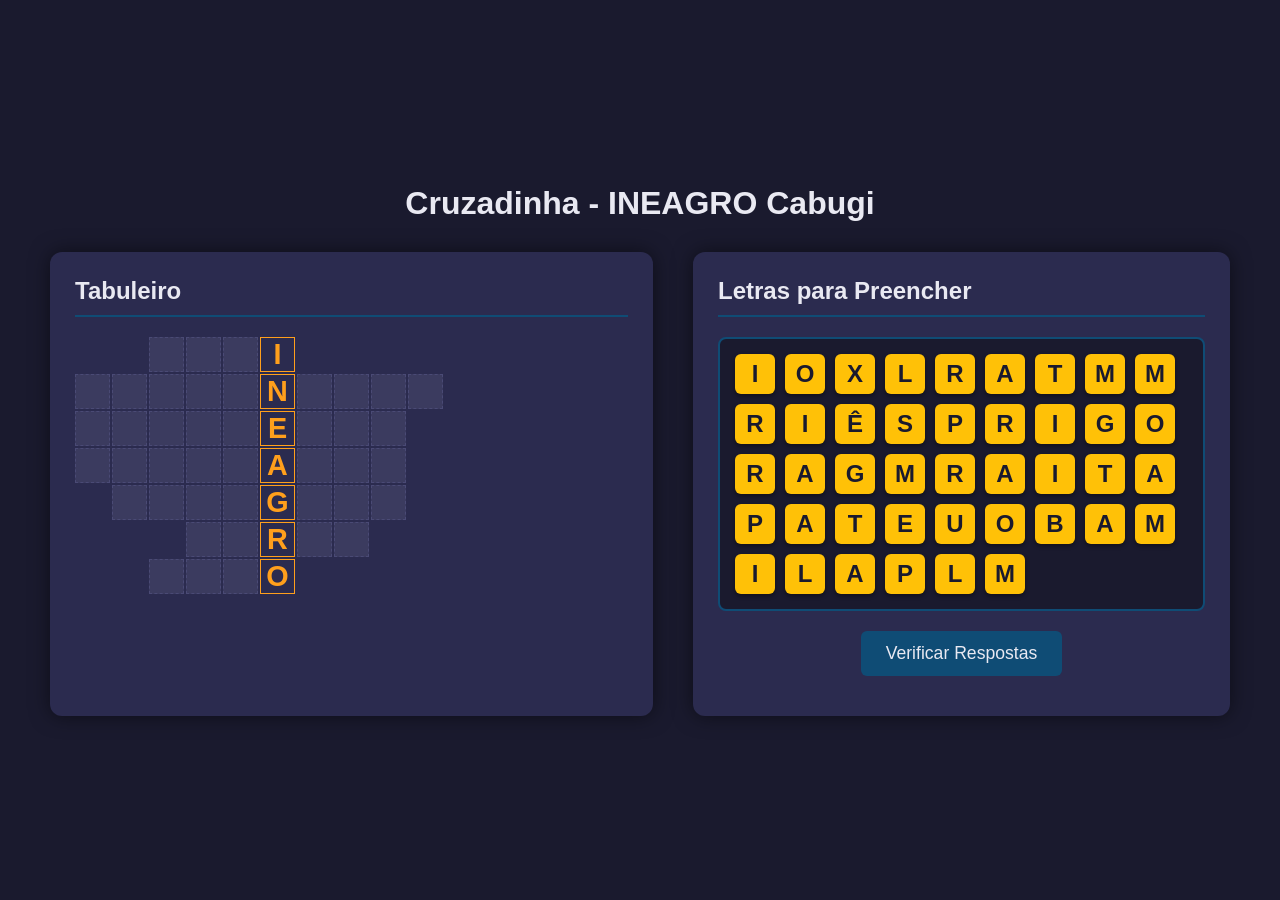
==== index.html @ 8038c7f5 "Primeiro Commit - Coódigo desenvolvido por Ywry Scheller" ====
<!DOCTYPE html>
<html lang="pt-BR">
<head>
    <meta charset="UTF-8">
    <meta name="viewport" content="width=device-width, initial-scale=1.0">
    <title>Acróstico - UFERSA</title>
    <link rel="icon" type="image/x-icon" href="assets/icon.ico">
    <link rel="stylesheet" href="style.css">
</head>
<body>
    <div class="main-layout">
        <header>
            <h1>Cruzadinha - INEAGRO Cabugi</h1>
        </header>

        <main class="game-area">
            <section class="acrostic-section">
                <h2>Tabuleiro</h2>
                <div id="acrostic-grid">
                    </div>
            </section>

            <section class="letters-section">
                <h2>Letras para Preencher</h2>
                <div id="letter-box">
                    </div>
                <div class="controls">
                    <button onclick="checkAnswers()">Verificar Respostas</button>
                    <p id="feedback"></p>
                </div>
            </section>
        </main>
    </div>

    <script src="script.js"></script>
</body>
</html>
---- style.css ----
/* Paleta Dark Mode */
:root {
    --bg-color: #1a1a2e; 
    --text-color: #e9e9f2; 
    --primary-color: #0f4c75; 
    --accent-color: #ff9f1c; 
    --tile-color: #2b2b4f; 
    --cell-empty-color: #3b3b5f; 
    --cell-border: #4a4a75;
    --letter-tile-bg: #ffc107; 
    --correct-color: #38a3a5; 
    --error-color: #d90429; 
}

/* Reset Básico para garantir consistência e tamanho exato */
* {
    margin: 0;
    padding: 0;
    box-sizing: border-box; 
}

body {
    font-family: 'Segoe UI', Tahoma, Geneva, Verdana, sans-serif;
    background-color: var(--bg-color);
    color: var(--text-color);
    display: flex;
    justify-content: center;
    align-items: center;
    min-height: 100vh;
}

/* Otimização para Tablet */
.main-layout {
    width: 95%;
    max-width: 1200px; 
    padding: 10px;
}

header h1 {
    text-align: center;
    color: var(--text-color);
    margin-bottom: 30px;
}

.game-area {
    display: flex;
    gap: 40px;
    flex-direction: row; 
}

/* Estilo das Seções */
.acrostic-section, .letters-section {
    flex: 1;
    background: var(--tile-color);
    padding: 25px;
    border-radius: 12px;
    box-shadow: 0 0 20px rgba(0, 0, 0, 0.5);
}
.acrostic-section h2, .letters-section h2 {
    border-bottom: 2px solid var(--primary-color);
    padding-bottom: 10px;
    margin-bottom: 20px;
}

#acrostic-grid {
    display: grid;
    /* Define 15 colunas, cada uma com 35px */
    grid-template-columns: repeat(15, 35px); 
    /* Colocamos o espaçamento no GAP, não na margem do item */
    gap: 2px; 
    margin-bottom: 20px;
}

/* Elementos individuais do Grid */
.cell, .acrostic-letter {
    width: 35px; 
    height: 35px;
    display: flex;
    justify-content: center;
    align-items: center;
    font-size: 1.4em;
    font-weight: bold;
    margin-right: 0; 
    grid-column: var(--start-col); 
    grid-row: var(--start-row);   
}

/* A Letra Vertical Fixa (o PIVOT) */
.acrostic-letter {
    color: var(--accent-color);
    font-size: 1.8em;
    border: 1px solid var(--accent-color); 
}

/* Célula Preenchível */
.cell.droppable {
    border: 1px dashed var(--cell-border);
    background-color: var(--cell-empty-color);
    color: var(--text-color);
    cursor: pointer;
}

/* Células VAZIAS/Invisíveis (Spacers) */
.cell.spacer {
    background-color: transparent; 
    border: none;                 
    pointer-events: none;         
}

.drag-over {
    background-color: var(--primary-color) !important;
}

#letter-box {
    display: flex;
    flex-wrap: wrap;
    gap: 10px;
    min-height: 200px;
    padding: 15px;
    border: 2px solid var(--primary-color);
    border-radius: 8px;
    background-color: #1a1a2e;
}

.letter-tile {
    width: 40px;
    height: 40px;
    background-color: var(--letter-tile-bg);
    color: var(--bg-color); 
    border-radius: 6px;
    display: flex;
    justify-content: center;
    align-items: center;
    cursor: grab;
    font-weight: bold;
    font-size: 1.5em;
    user-select: none;
    box-shadow: 0 2px 4px rgba(0, 0, 0, 0.4);
}

.hidden { visibility: hidden; }

.controls { margin-top: 20px; text-align: center; }

button {
    background-color: var(--primary-color);
    color: var(--text-color);
    padding: 12px 25px;
    border: none;
    border-radius: 6px;
    cursor: pointer;
    font-size: 1.1em;
    transition: background-color 0.2s;
}
button:hover { background-color: #0b3b5c; }

#feedback { margin-top: 15px; font-weight: bold; }
.correct { color: var(--correct-color); }
.incorrect { color: var(--error-color); }

body.hints-page {
    display: flex; 
    justify-content: center;
    align-items: flex-start;
    padding: 30px;
    min-height: 100vh;
    margin: 0 auto; 
    max-width: none;
}

.hints-container {
    width: 90%;
    max-width: 1200px;
    margin: 0;
}

.hints-container h1 {
    font-size: 2.2em;
    text-align: center;
    border-bottom: 2px solid var(--primary-color);
    padding-bottom: 15px;
    margin-bottom: 25px;
}

.question-list {
    list-style: none;
    padding: 0;
}

.question-item {
    background-color: var(--tile-color); 
    padding: 15px; 
    margin-bottom: 12px; 
    border-radius: 8px;
    box-shadow: 0 4px 6px rgba(0, 0, 0, 0.3); 
    display: flex;
    align-items: flex-start;
}

.letter {
    font-size: 2em;
    font-weight: bold;
    color: var(--accent-color);
    margin-right: 20px;
    padding-right: 20px;
    border-right: 2px solid var(--primary-color); 
    line-height: 1;
    min-width: 45px;
}

.hint-text {
    font-size: 1.3em;
    line-height: 1.4;
}
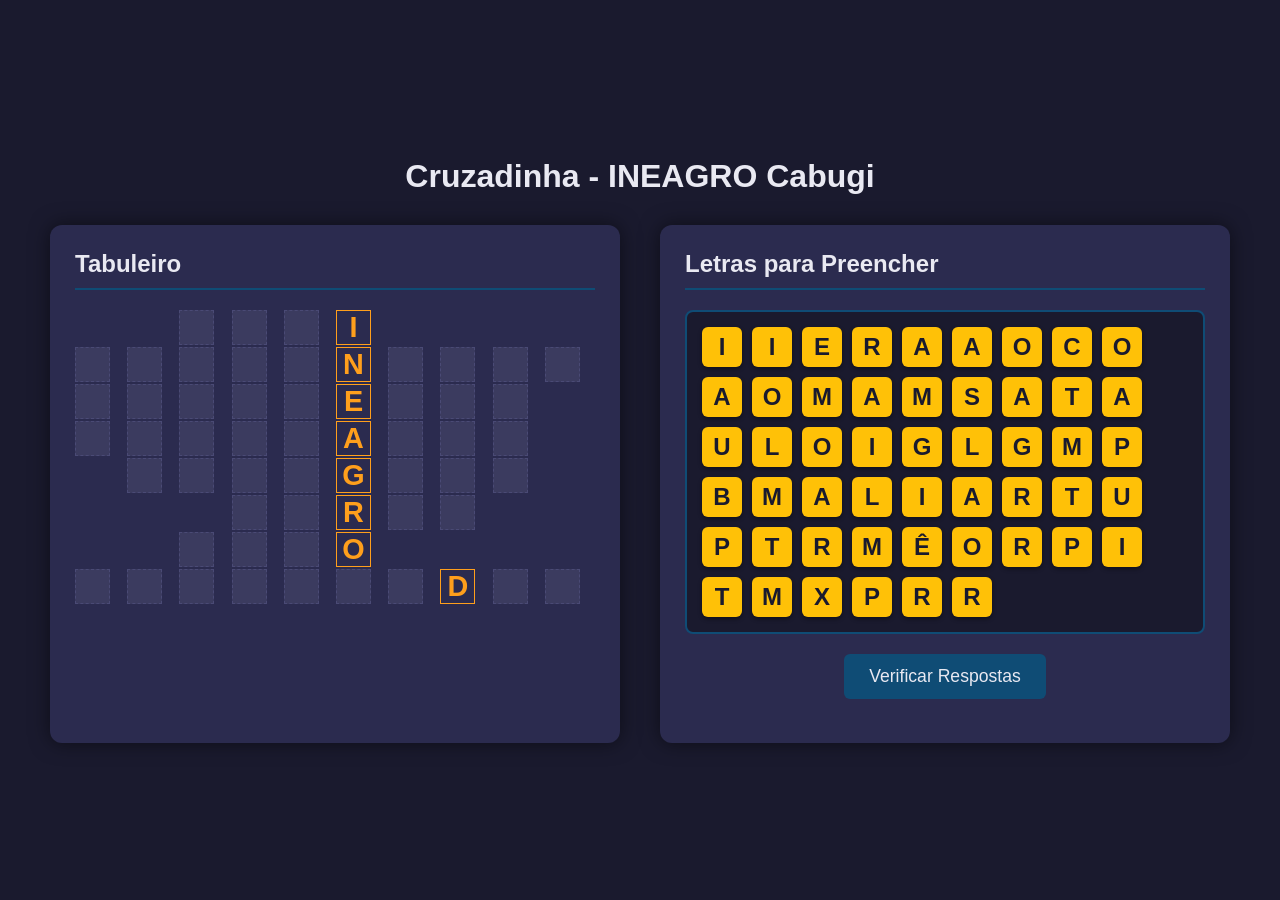
==== commit 2f30c308: "Refactor HTML structure and improve JavaScript functions for better readability and maintainability" ====
--- a/index.html
+++ b/index.html
@@ -1,37 +1,35 @@
-<!DOCTYPE html>
+<!doctype html>
 <html lang="pt-BR">
-<head>
-    <meta charset="UTF-8">
-    <meta name="viewport" content="width=device-width, initial-scale=1.0">
+  <head>
+    <meta charset="UTF-8" />
+    <meta name="viewport" content="width=device-width, initial-scale=1.0" />
     <title>Acróstico - UFERSA</title>
-    <link rel="icon" type="image/x-icon" href="assets/icon.ico">
-    <link rel="stylesheet" href="style.css">
-</head>
-<body>
+    <link rel="icon" type="image/x-icon" href="assets/icon.ico" />
+    <link rel="stylesheet" href="style.css" />
+  </head>
+  <body>
     <div class="main-layout">
-        <header>
-            <h1>Cruzadinha - INEAGRO Cabugi</h1>
-        </header>
+      <header>
+        <h1>Cruzadinha - INEAGRO Cabugi</h1>
+      </header>
 
-        <main class="game-area">
-            <section class="acrostic-section">
-                <h2>Tabuleiro</h2>
-                <div id="acrostic-grid">
-                    </div>
-            </section>
+      <main class="game-area">
+        <section class="acrostic-section">
+          <h2>Tabuleiro</h2>
+          <div id="acrostic-grid"></div>
+        </section>
 
-            <section class="letters-section">
-                <h2>Letras para Preencher</h2>
-                <div id="letter-box">
-                    </div>
-                <div class="controls">
-                    <button onclick="checkAnswers()">Verificar Respostas</button>
-                    <p id="feedback"></p>
-                </div>
-            </section>
-        </main>
+        <section class="letters-section">
+          <h2>Letras para Preencher</h2>
+          <div id="letter-box"></div>
+          <div class="controls">
+            <button onclick="checkAnswers()">Verificar Respostas</button>
+            <p id="feedback"></p>
+          </div>
+        </section>
+      </main>
     </div>
 
     <script src="script.js"></script>
-</body>
-</html>+  </body>
+</html>
--- a/style.css
+++ b/style.css
@@ -1,214 +1,243 @@
 /* Paleta Dark Mode */
 :root {
-    --bg-color: #1a1a2e; 
-    --text-color: #e9e9f2; 
-    --primary-color: #0f4c75; 
-    --accent-color: #ff9f1c; 
-    --tile-color: #2b2b4f; 
-    --cell-empty-color: #3b3b5f; 
-    --cell-border: #4a4a75;
-    --letter-tile-bg: #ffc107; 
-    --correct-color: #38a3a5; 
-    --error-color: #d90429; 
+  --bg-color: #1a1a2e;
+  --text-color: #e9e9f2;
+  --primary-color: #0f4c75;
+  --accent-color: #ff9f1c;
+  --tile-color: #2b2b4f;
+  --cell-empty-color: #3b3b5f;
+  --cell-border: #4a4a75;
+  --letter-tile-bg: #ffc107;
+  --correct-color: #38a3a5;
+  --error-color: #d90429;
+  user-select: none;
 }
 
 /* Reset Básico para garantir consistência e tamanho exato */
 * {
-    margin: 0;
-    padding: 0;
-    box-sizing: border-box; 
+  margin: 0;
+  padding: 0;
+  box-sizing: border-box;
 }
 
 body {
-    font-family: 'Segoe UI', Tahoma, Geneva, Verdana, sans-serif;
-    background-color: var(--bg-color);
-    color: var(--text-color);
-    display: flex;
-    justify-content: center;
-    align-items: center;
-    min-height: 100vh;
+  font-family: "Segoe UI", Tahoma, Geneva, Verdana, sans-serif;
+  background-color: var(--bg-color);
+  color: var(--text-color);
+  display: flex;
+  justify-content: center;
+  align-items: center;
+  min-height: 100vh;
 }
 
 /* Otimização para Tablet */
 .main-layout {
-    width: 95%;
-    max-width: 1200px; 
-    padding: 10px;
+  width: 95%;
+  max-width: 1200px;
+  padding: 10px;
 }
 
 header h1 {
-    text-align: center;
-    color: var(--text-color);
-    margin-bottom: 30px;
+  text-align: center;
+  color: var(--text-color);
+  margin-bottom: 30px;
 }
 
 .game-area {
-    display: flex;
-    gap: 40px;
-    flex-direction: row; 
+  display: flex;
+  gap: 40px;
+  flex-direction: column;
+}
+
+@media (min-width: 768px) {
+  .game-area {
+    flex-direction: row;
+  }
 }
 
 /* Estilo das Seções */
-.acrostic-section, .letters-section {
-    flex: 1;
-    background: var(--tile-color);
-    padding: 25px;
-    border-radius: 12px;
-    box-shadow: 0 0 20px rgba(0, 0, 0, 0.5);
-}
-.acrostic-section h2, .letters-section h2 {
-    border-bottom: 2px solid var(--primary-color);
-    padding-bottom: 10px;
-    margin-bottom: 20px;
+
+section {
+  min-height: 518px;
+}
+
+.acrostic-section,
+.letters-section {
+  flex: 1;
+  background: var(--tile-color);
+  padding: 25px;
+  border-radius: 12px;
+  box-shadow: 0 0 20px rgba(0, 0, 0, 0.5);
+}
+.acrostic-section h2,
+.letters-section h2 {
+  border-bottom: 2px solid var(--primary-color);
+  padding-bottom: 10px;
+  margin-bottom: 20px;
 }
 
 #acrostic-grid {
-    display: grid;
-    /* Define 15 colunas, cada uma com 35px */
-    grid-template-columns: repeat(15, 35px); 
-    /* Colocamos o espaçamento no GAP, não na margem do item */
-    gap: 2px; 
-    margin-bottom: 20px;
+  display: grid;
+  /* Define 15 colunas, cada uma com 35px */
+  /* grid-template-columns: repeat(var(--colunas-dinamicas, 1), 35px); */
+  /* Colocamos o espaçamento no GAP, não na margem do item */
+  gap: 2px;
+  margin-bottom: 20px;
 }
 
 /* Elementos individuais do Grid */
-.cell, .acrostic-letter {
-    width: 35px; 
-    height: 35px;
-    display: flex;
-    justify-content: center;
-    align-items: center;
-    font-size: 1.4em;
-    font-weight: bold;
-    margin-right: 0; 
-    grid-column: var(--start-col); 
-    grid-row: var(--start-row);   
+.cell,
+.acrostic-letter {
+  width: 35px;
+  height: 35px;
+  display: flex;
+  justify-content: center;
+  align-items: center;
+  font-size: 1.4em;
+  font-weight: bold;
+  margin-right: 0;
+  grid-column: var(--start-col);
+  grid-row: var(--start-row);
 }
 
 /* A Letra Vertical Fixa (o PIVOT) */
 .acrostic-letter {
-    color: var(--accent-color);
-    font-size: 1.8em;
-    border: 1px solid var(--accent-color); 
+  color: var(--accent-color);
+  font-size: 1.8em;
+  border: 1px solid var(--accent-color);
 }
 
 /* Célula Preenchível */
 .cell.droppable {
-    border: 1px dashed var(--cell-border);
-    background-color: var(--cell-empty-color);
-    color: var(--text-color);
-    cursor: pointer;
+  border: 1px dashed var(--cell-border);
+  background-color: var(--cell-empty-color);
+  color: var(--text-color);
+  cursor: pointer;
 }
 
 /* Células VAZIAS/Invisíveis (Spacers) */
 .cell.spacer {
-    background-color: transparent; 
-    border: none;                 
-    pointer-events: none;         
+  background-color: transparent;
+  border: none;
+  pointer-events: none;
 }
 
 .drag-over {
-    background-color: var(--primary-color) !important;
+  background-color: var(--primary-color) !important;
 }
 
 #letter-box {
-    display: flex;
-    flex-wrap: wrap;
-    gap: 10px;
-    min-height: 200px;
-    padding: 15px;
-    border: 2px solid var(--primary-color);
-    border-radius: 8px;
-    background-color: #1a1a2e;
+  display: flex;
+  flex-wrap: wrap;
+  gap: 10px;
+  min-height: 324px;
+  padding: 15px;
+  border: 2px solid var(--primary-color);
+  border-radius: 8px;
+  background-color: #1a1a2e;
 }
 
 .letter-tile {
-    width: 40px;
-    height: 40px;
-    background-color: var(--letter-tile-bg);
-    color: var(--bg-color); 
-    border-radius: 6px;
-    display: flex;
-    justify-content: center;
-    align-items: center;
-    cursor: grab;
-    font-weight: bold;
-    font-size: 1.5em;
-    user-select: none;
-    box-shadow: 0 2px 4px rgba(0, 0, 0, 0.4);
-}
-
-.hidden { visibility: hidden; }
-
-.controls { margin-top: 20px; text-align: center; }
+  width: 40px;
+  height: 40px;
+  background-color: var(--letter-tile-bg);
+  color: var(--bg-color);
+  border-radius: 6px;
+  display: flex;
+  justify-content: center;
+  align-items: center;
+  cursor: grab;
+  font-weight: bold;
+  font-size: 1.5em;
+  user-select: none;
+  box-shadow: 0 2px 4px rgba(0, 0, 0, 0.4);
+}
+
+.hidden {
+  visibility: hidden;
+}
+
+.controls {
+  margin-top: 20px;
+  text-align: center;
+}
 
 button {
-    background-color: var(--primary-color);
-    color: var(--text-color);
-    padding: 12px 25px;
-    border: none;
-    border-radius: 6px;
-    cursor: pointer;
-    font-size: 1.1em;
-    transition: background-color 0.2s;
-}
-button:hover { background-color: #0b3b5c; }
-
-#feedback { margin-top: 15px; font-weight: bold; }
-.correct { color: var(--correct-color); }
-.incorrect { color: var(--error-color); }
+  background-color: var(--primary-color);
+  color: var(--text-color);
+  padding: 12px 25px;
+  border: none;
+  border-radius: 6px;
+  cursor: pointer;
+  font-size: 1.1em;
+  transition: background-color 0.2s;
+}
+button:hover {
+  background-color: #0b3b5c;
+}
+
+#feedback {
+  margin-top: 15px;
+  font-weight: bold;
+}
+.correct {
+  color: var(--correct-color);
+}
+.incorrect {
+  color: var(--error-color);
+}
 
 body.hints-page {
-    display: flex; 
-    justify-content: center;
-    align-items: flex-start;
-    padding: 30px;
-    min-height: 100vh;
-    margin: 0 auto; 
-    max-width: none;
+  display: flex;
+  justify-content: center;
+  align-items: flex-start;
+  padding: 30px;
+  min-height: 100vh;
+  margin: 0 auto;
+  max-width: none;
 }
 
 .hints-container {
-    width: 90%;
-    max-width: 1200px;
-    margin: 0;
+  width: 90%;
+  max-width: 1200px;
+  margin: 0;
 }
 
 .hints-container h1 {
-    font-size: 2.2em;
-    text-align: center;
-    border-bottom: 2px solid var(--primary-color);
-    padding-bottom: 15px;
-    margin-bottom: 25px;
+  font-size: 2.2em;
+  text-align: center;
+  border-bottom: 2px solid var(--primary-color);
+  padding-bottom: 15px;
+  margin-bottom: 25px;
 }
 
 .question-list {
-    list-style: none;
-    padding: 0;
+  list-style: none;
+  padding: 0;
 }
 
 .question-item {
-    background-color: var(--tile-color); 
-    padding: 15px; 
-    margin-bottom: 12px; 
-    border-radius: 8px;
-    box-shadow: 0 4px 6px rgba(0, 0, 0, 0.3); 
-    display: flex;
-    align-items: flex-start;
+  background-color: var(--tile-color);
+  padding: 15px;
+  margin-bottom: 12px;
+  border-radius: 8px;
+  box-shadow: 0 4px 6px rgba(0, 0, 0, 0.3);
+  display: flex;
+  align-items: flex-start;
 }
 
 .letter {
-    font-size: 2em;
-    font-weight: bold;
-    color: var(--accent-color);
-    margin-right: 20px;
-    padding-right: 20px;
-    border-right: 2px solid var(--primary-color); 
-    line-height: 1;
-    min-width: 45px;
+  font-size: 2em;
+  font-weight: bold;
+  color: var(--accent-color);
+  margin-right: 20px;
+  padding-right: 20px;
+  border-right: 2px solid var(--primary-color);
+  line-height: 1;
+  min-width: 45px;
 }
 
 .hint-text {
-    font-size: 1.3em;
-    line-height: 1.4;
-}+  font-size: 1.3em;
+  line-height: 1.4;
+}
